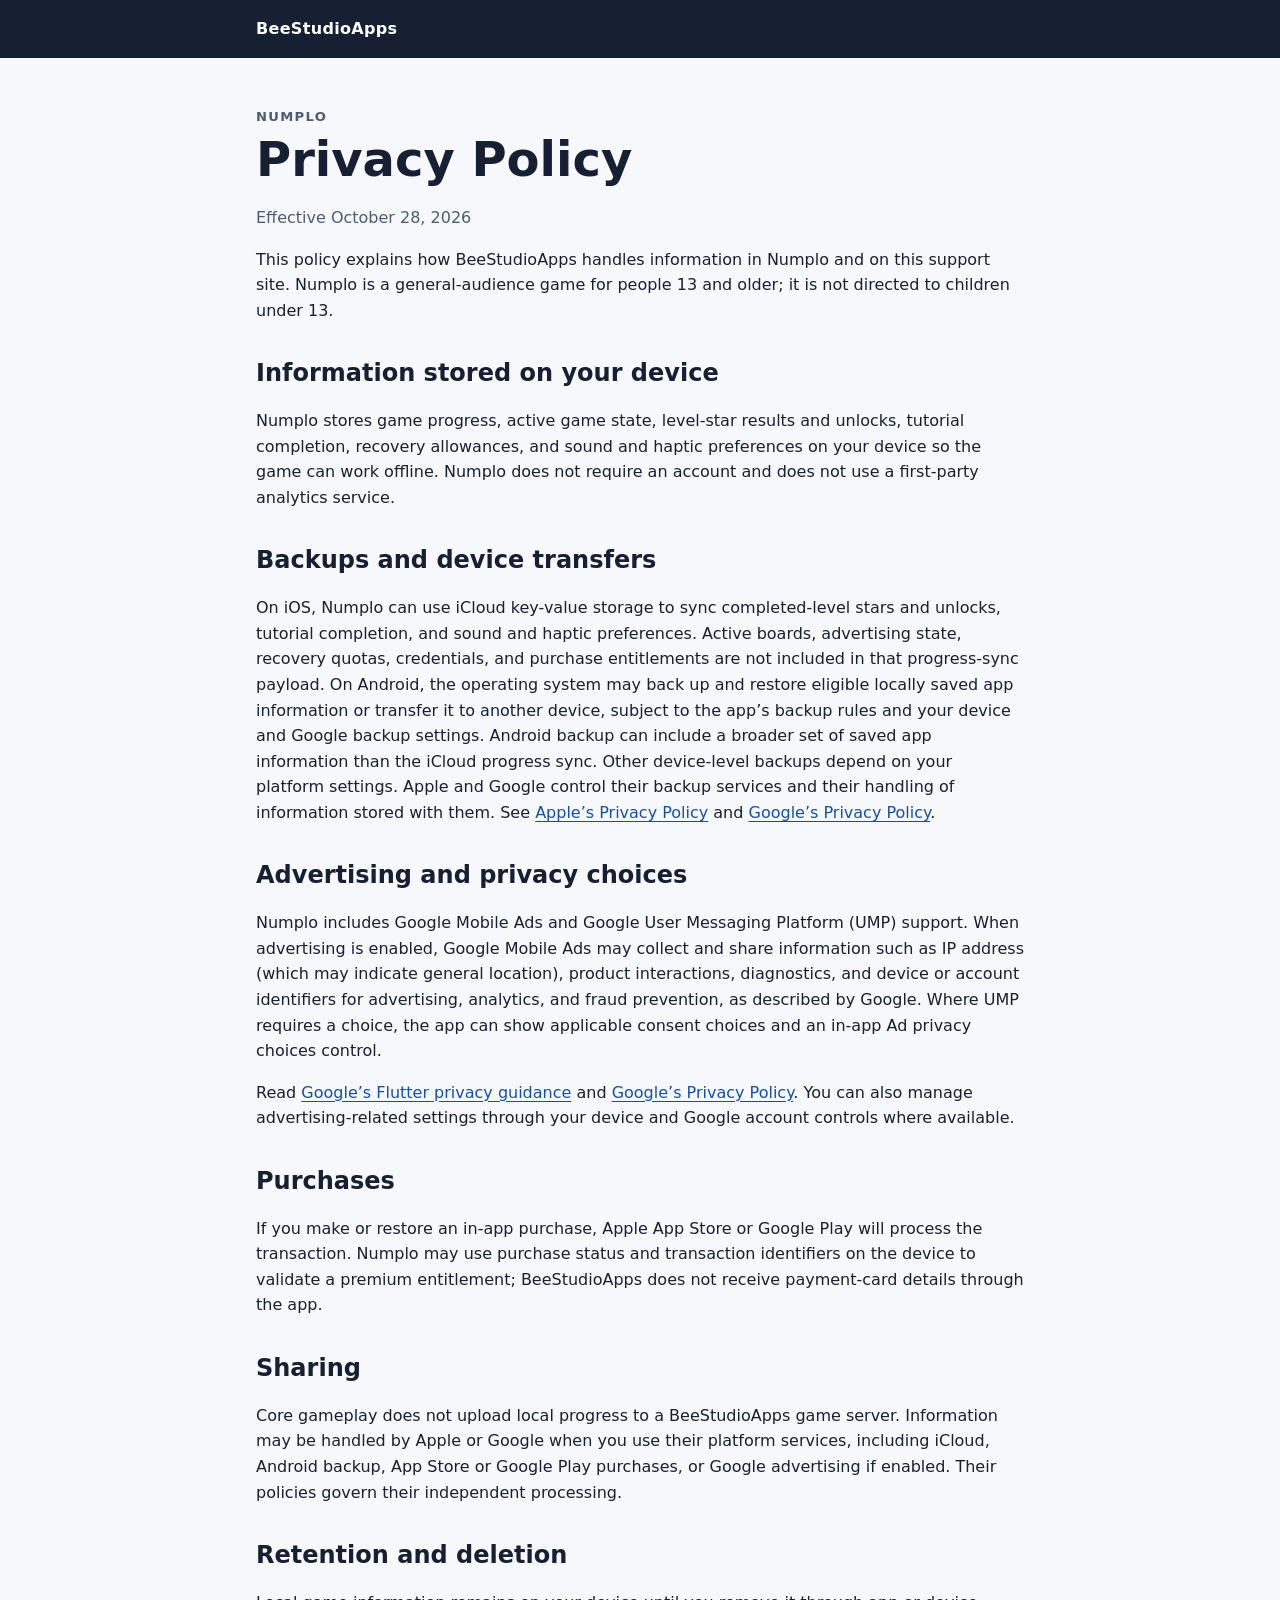
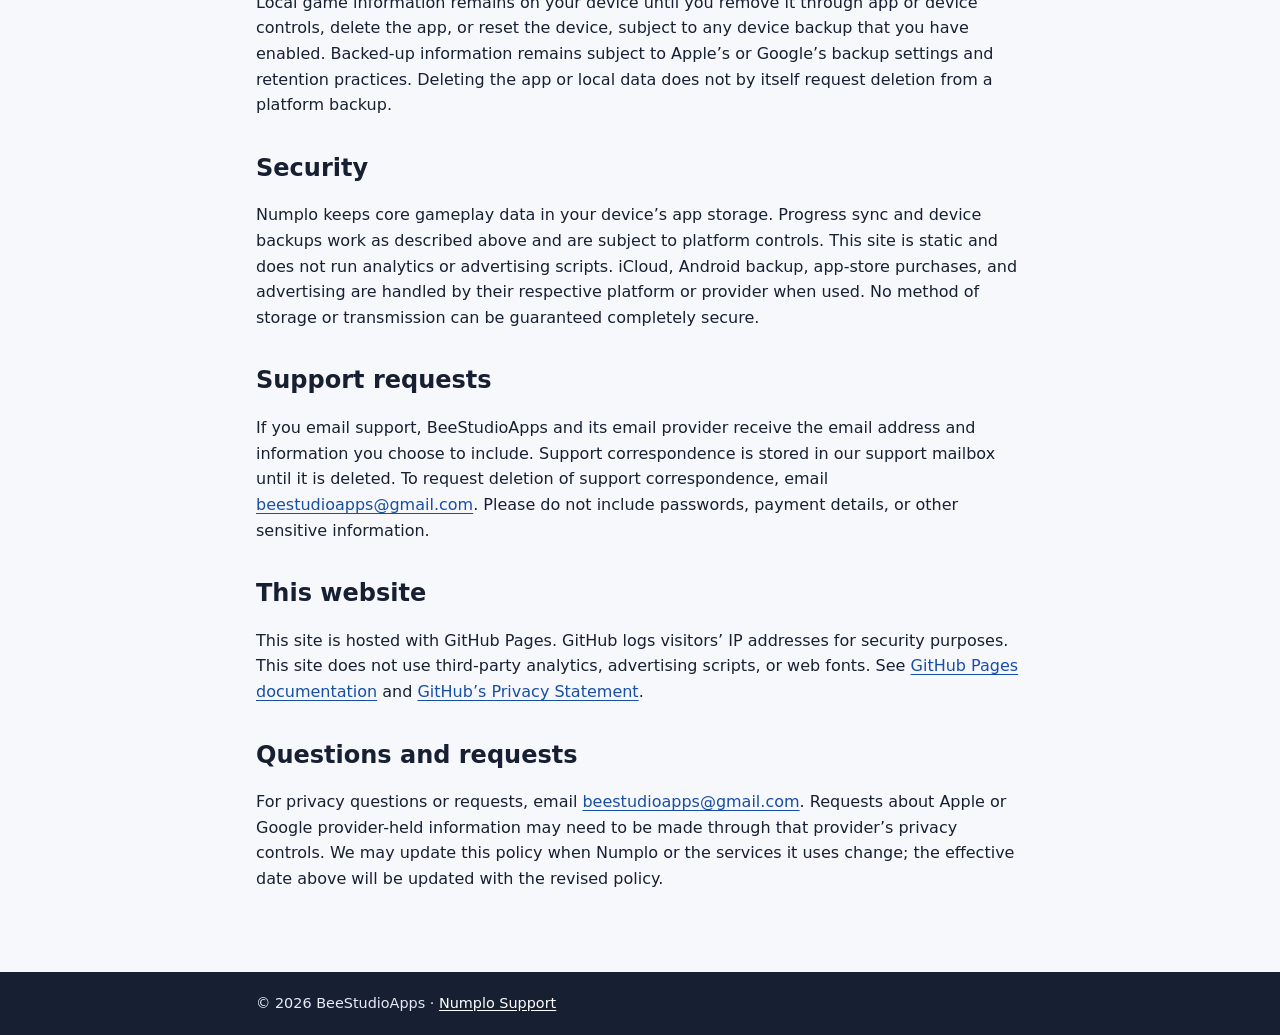
==== numplo/privacy/index.html @ 26c5095f "Publish privacy policies and support for Numplo and Beat4" ====
<!doctype html>
<html lang="en">
  <head>
    <meta charset="utf-8">
    <meta name="viewport" content="width=device-width, initial-scale=1">
    <meta name="description" content="Numplo Privacy Policy by BeeStudioApps.">
    <title>Numplo Privacy Policy | BeeStudioApps</title>
    <link rel="stylesheet" href="../../styles.css">
  </head>
  <body>
    <a class="skip-link" href="#main">Skip to content</a>
    <header class="site-header"><div class="container"><a class="wordmark" href="/app-support/">BeeStudioApps</a></div></header>
    <main class="container" id="main">
      <p class="eyebrow">NUMPLO</p>
      <h1>Privacy Policy</h1>
      <p class="meta">Effective October 28, 2026</p>
      <p>This policy explains how BeeStudioApps handles information in Numplo and on this support site. Numplo is a general-audience game for people 13 and older; it is not directed to children under 13.</p>

      <h2>Information stored on your device</h2>
      <p>Numplo stores game progress, active game state, level-star results and unlocks, tutorial completion, recovery allowances, and sound and haptic preferences on your device so the game can work offline. Numplo does not require an account and does not use a first-party analytics service.</p>

      <h2>Backups and device transfers</h2>
      <p>On iOS, Numplo can use iCloud key-value storage to sync completed-level stars and unlocks, tutorial completion, and sound and haptic preferences. Active boards, advertising state, recovery quotas, credentials, and purchase entitlements are not included in that progress-sync payload. On Android, the operating system may back up and restore eligible locally saved app information or transfer it to another device, subject to the app’s backup rules and your device and Google backup settings. Android backup can include a broader set of saved app information than the iCloud progress sync. Other device-level backups depend on your platform settings. Apple and Google control their backup services and their handling of information stored with them. See <a href="https://www.apple.com/legal/privacy/">Apple’s Privacy Policy</a> and <a href="https://policies.google.com/privacy">Google’s Privacy Policy</a>.</p>

      <h2>Advertising and privacy choices</h2>
      <p>Numplo includes Google Mobile Ads and Google User Messaging Platform (UMP) support. When advertising is enabled, Google Mobile Ads may collect and share information such as IP address (which may indicate general location), product interactions, diagnostics, and device or account identifiers for advertising, analytics, and fraud prevention, as described by Google. Where UMP requires a choice, the app can show applicable consent choices and an in-app Ad privacy choices control.</p>
      <p>Read <a href="https://developers.google.com/admob/flutter/privacy">Google’s Flutter privacy guidance</a> and <a href="https://policies.google.com/privacy">Google’s Privacy Policy</a>. You can also manage advertising-related settings through your device and Google account controls where available.</p>

      <h2>Purchases</h2>
      <p>If you make or restore an in-app purchase, Apple App Store or Google Play will process the transaction. Numplo may use purchase status and transaction identifiers on the device to validate a premium entitlement; BeeStudioApps does not receive payment-card details through the app.</p>

      <h2>Sharing</h2>
      <p>Core gameplay does not upload local progress to a BeeStudioApps game server. Information may be handled by Apple or Google when you use their platform services, including iCloud, Android backup, App Store or Google Play purchases, or Google advertising if enabled. Their policies govern their independent processing.</p>

      <h2>Retention and deletion</h2>
      <p>Local game information remains on your device until you remove it through app or device controls, delete the app, or reset the device, subject to any device backup that you have enabled. Backed-up information remains subject to Apple’s or Google’s backup settings and retention practices. Deleting the app or local data does not by itself request deletion from a platform backup.</p>

      <h2>Security</h2>
      <p>Numplo keeps core gameplay data in your device’s app storage. Progress sync and device backups work as described above and are subject to platform controls. This site is static and does not run analytics or advertising scripts. iCloud, Android backup, app-store purchases, and advertising are handled by their respective platform or provider when used. No method of storage or transmission can be guaranteed completely secure.</p>

      <h2>Support requests</h2>
      <p>If you email support, BeeStudioApps and its email provider receive the email address and information you choose to include. Support correspondence is stored in our support mailbox until it is deleted. To request deletion of support correspondence, email <a href="mailto:beestudioapps@gmail.com?subject=Numplo%20support%20deletion%20request">beestudioapps@gmail.com</a>. Please do not include passwords, payment details, or other sensitive information.</p>

      <h2>This website</h2>
      <p>This site is hosted with GitHub Pages. GitHub logs visitors’ IP addresses for security purposes. This site does not use third-party analytics, advertising scripts, or web fonts. See <a href="https://docs.github.com/en/pages/getting-started-with-github-pages/what-is-github-pages">GitHub Pages documentation</a> and <a href="https://docs.github.com/en/site-policy/privacy-policies/github-privacy-statement">GitHub’s Privacy Statement</a>.</p>

      <h2>Questions and requests</h2>
      <p>For privacy questions or requests, email <a href="mailto:beestudioapps@gmail.com?subject=Numplo%20privacy">beestudioapps@gmail.com</a>. Requests about Apple or Google provider-held information may need to be made through that provider’s privacy controls. We may update this policy when Numplo or the services it uses change; the effective date above will be updated with the revised policy.</p>
    </main>
    <footer class="site-footer"><div class="container">© 2026 BeeStudioApps · <a href="/app-support/numplo/support/">Numplo Support</a></div></footer>
  </body>
</html>
---- styles.css ----
:root { color-scheme: light; font-family: system-ui, -apple-system, BlinkMacSystemFont, "Segoe UI", sans-serif; color: #172033; background: #f7f8fb; line-height: 1.6; }
* { box-sizing: border-box; }
body { margin: 0; }
a { color: #174ea6; text-underline-offset: .16em; }
a:hover { color: #102f66; }
a:focus-visible { outline: 3px solid #f5b700; outline-offset: 3px; border-radius: 2px; }
.container { width: min(100% - 2.5rem, 48rem); margin: 0 auto; }
.site-header { background: #172033; padding: 1rem 0; }
.wordmark { color: #fff; font-weight: 750; text-decoration: none; letter-spacing: .02em; }
.skip-link { position: absolute; top: -4rem; left: 1rem; z-index: 2; padding: .6rem .9rem; color: #172033; background: #fff; }
.skip-link:focus { top: 1rem; }
main { padding: 3rem 0 4rem; }
.eyebrow { margin: 0 0 .3rem; color: #4b5c78; font-size: .82rem; font-weight: 750; letter-spacing: .1em; }
h1, h2 { color: #172033; line-height: 1.2; }
h1 { margin: 0; font-size: clamp(2rem, 7vw, 3rem); }
h2 { margin-top: 2.25rem; }
h3 { margin-top: 1.75rem; }
.lede { max-width: 38rem; font-size: 1.2rem; }
.app-grid { display: grid; grid-template-columns: repeat(auto-fit, minmax(14rem, 1fr)); gap: 1rem; margin-top: 2rem; }
.app-card { padding: 1.25rem; border: 1px solid #ced5e0; border-radius: .6rem; background: #fff; }
.app-card h2 { margin-top: 0; }
.app-card p { margin: .6rem 0; }
.meta { color: #4b5c78; }
.notice { padding: 1rem 1.15rem; border-left: .3rem solid #275dad; background: #e9f0ff; }
.site-footer { padding: 1.25rem 0; color: #e6ebf4; background: #172033; font-size: .9rem; }
.site-footer a { color: #fff; }
.site-footer a:hover { color: #d9e8ff; }
@media (prefers-reduced-motion: reduce) { *, *::before, *::after { scroll-behavior: auto !important; transition-duration: .01ms !important; animation-duration: .01ms !important; } }
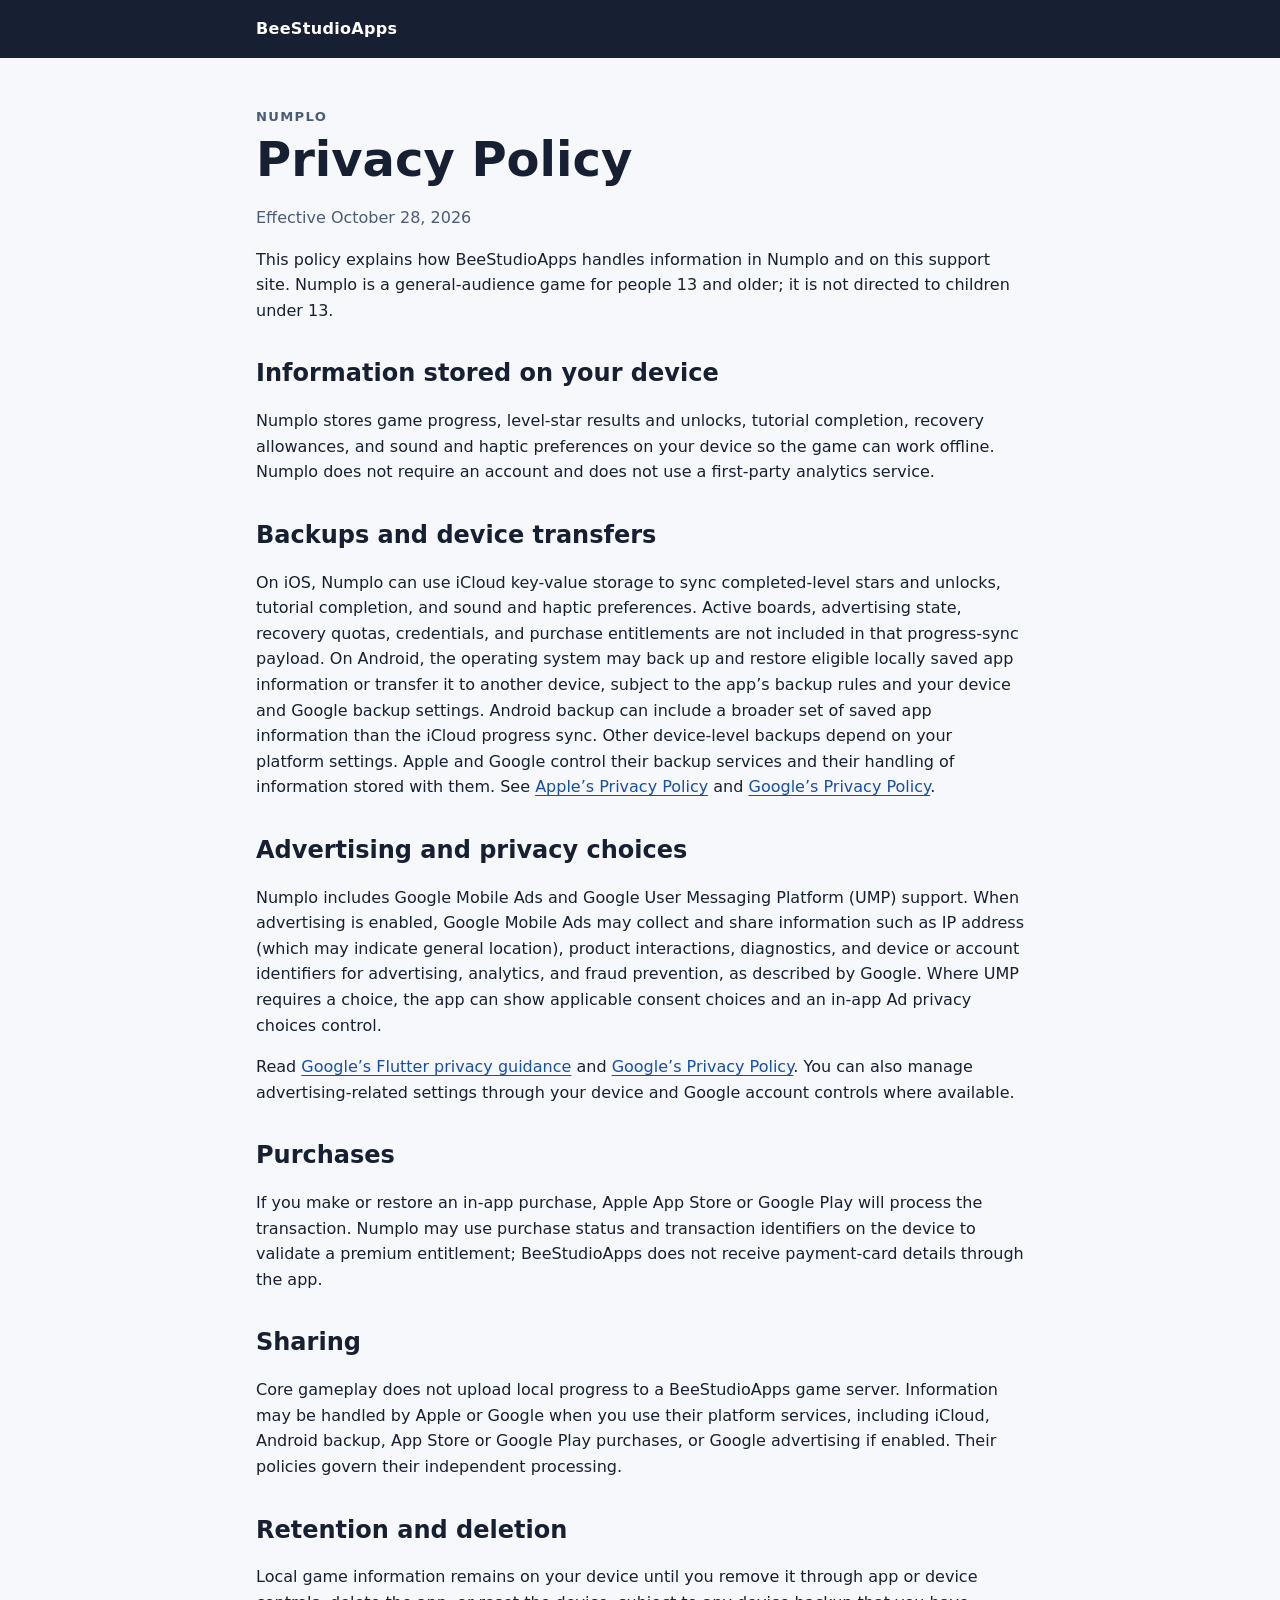
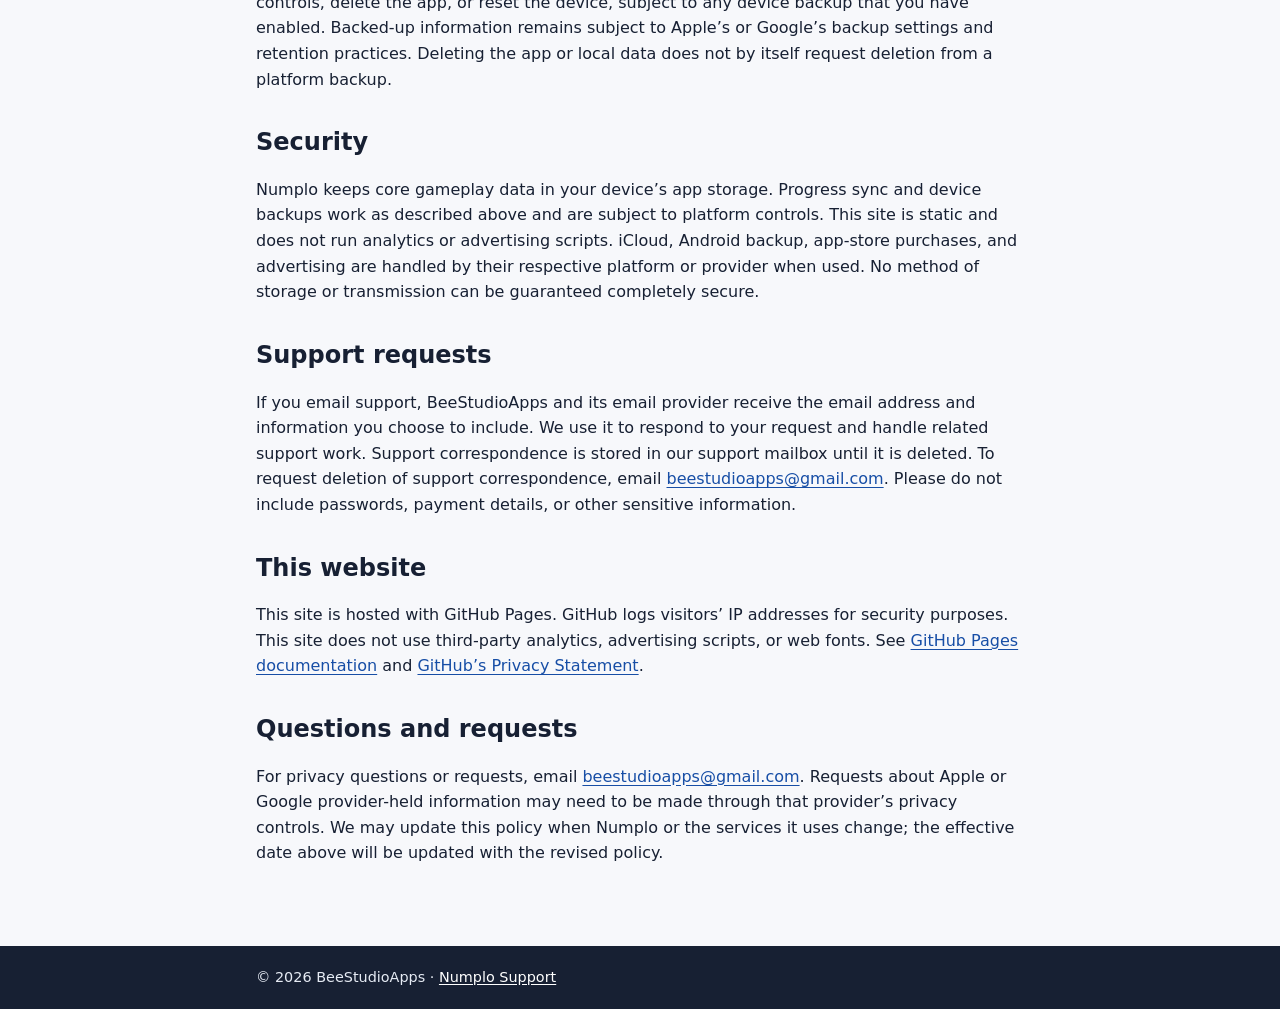
==== commit 7380eb8b: "Clarify saved progress and support email use" ====
--- a/numplo/privacy/index.html
+++ b/numplo/privacy/index.html
@@ -17,7 +17,7 @@
       <p>This policy explains how BeeStudioApps handles information in Numplo and on this support site. Numplo is a general-audience game for people 13 and older; it is not directed to children under 13.</p>
 
       <h2>Information stored on your device</h2>
-      <p>Numplo stores game progress, active game state, level-star results and unlocks, tutorial completion, recovery allowances, and sound and haptic preferences on your device so the game can work offline. Numplo does not require an account and does not use a first-party analytics service.</p>
+      <p>Numplo stores game progress, level-star results and unlocks, tutorial completion, recovery allowances, and sound and haptic preferences on your device so the game can work offline. Numplo does not require an account and does not use a first-party analytics service.</p>
 
       <h2>Backups and device transfers</h2>
       <p>On iOS, Numplo can use iCloud key-value storage to sync completed-level stars and unlocks, tutorial completion, and sound and haptic preferences. Active boards, advertising state, recovery quotas, credentials, and purchase entitlements are not included in that progress-sync payload. On Android, the operating system may back up and restore eligible locally saved app information or transfer it to another device, subject to the app’s backup rules and your device and Google backup settings. Android backup can include a broader set of saved app information than the iCloud progress sync. Other device-level backups depend on your platform settings. Apple and Google control their backup services and their handling of information stored with them. See <a href="https://www.apple.com/legal/privacy/">Apple’s Privacy Policy</a> and <a href="https://policies.google.com/privacy">Google’s Privacy Policy</a>.</p>
@@ -39,7 +39,7 @@
       <p>Numplo keeps core gameplay data in your device’s app storage. Progress sync and device backups work as described above and are subject to platform controls. This site is static and does not run analytics or advertising scripts. iCloud, Android backup, app-store purchases, and advertising are handled by their respective platform or provider when used. No method of storage or transmission can be guaranteed completely secure.</p>
 
       <h2>Support requests</h2>
-      <p>If you email support, BeeStudioApps and its email provider receive the email address and information you choose to include. Support correspondence is stored in our support mailbox until it is deleted. To request deletion of support correspondence, email <a href="mailto:beestudioapps@gmail.com?subject=Numplo%20support%20deletion%20request">beestudioapps@gmail.com</a>. Please do not include passwords, payment details, or other sensitive information.</p>
+      <p>If you email support, BeeStudioApps and its email provider receive the email address and information you choose to include. We use it to respond to your request and handle related support work. Support correspondence is stored in our support mailbox until it is deleted. To request deletion of support correspondence, email <a href="mailto:beestudioapps@gmail.com?subject=Numplo%20support%20deletion%20request">beestudioapps@gmail.com</a>. Please do not include passwords, payment details, or other sensitive information.</p>
 
       <h2>This website</h2>
       <p>This site is hosted with GitHub Pages. GitHub logs visitors’ IP addresses for security purposes. This site does not use third-party analytics, advertising scripts, or web fonts. See <a href="https://docs.github.com/en/pages/getting-started-with-github-pages/what-is-github-pages">GitHub Pages documentation</a> and <a href="https://docs.github.com/en/site-policy/privacy-policies/github-privacy-statement">GitHub’s Privacy Statement</a>.</p>
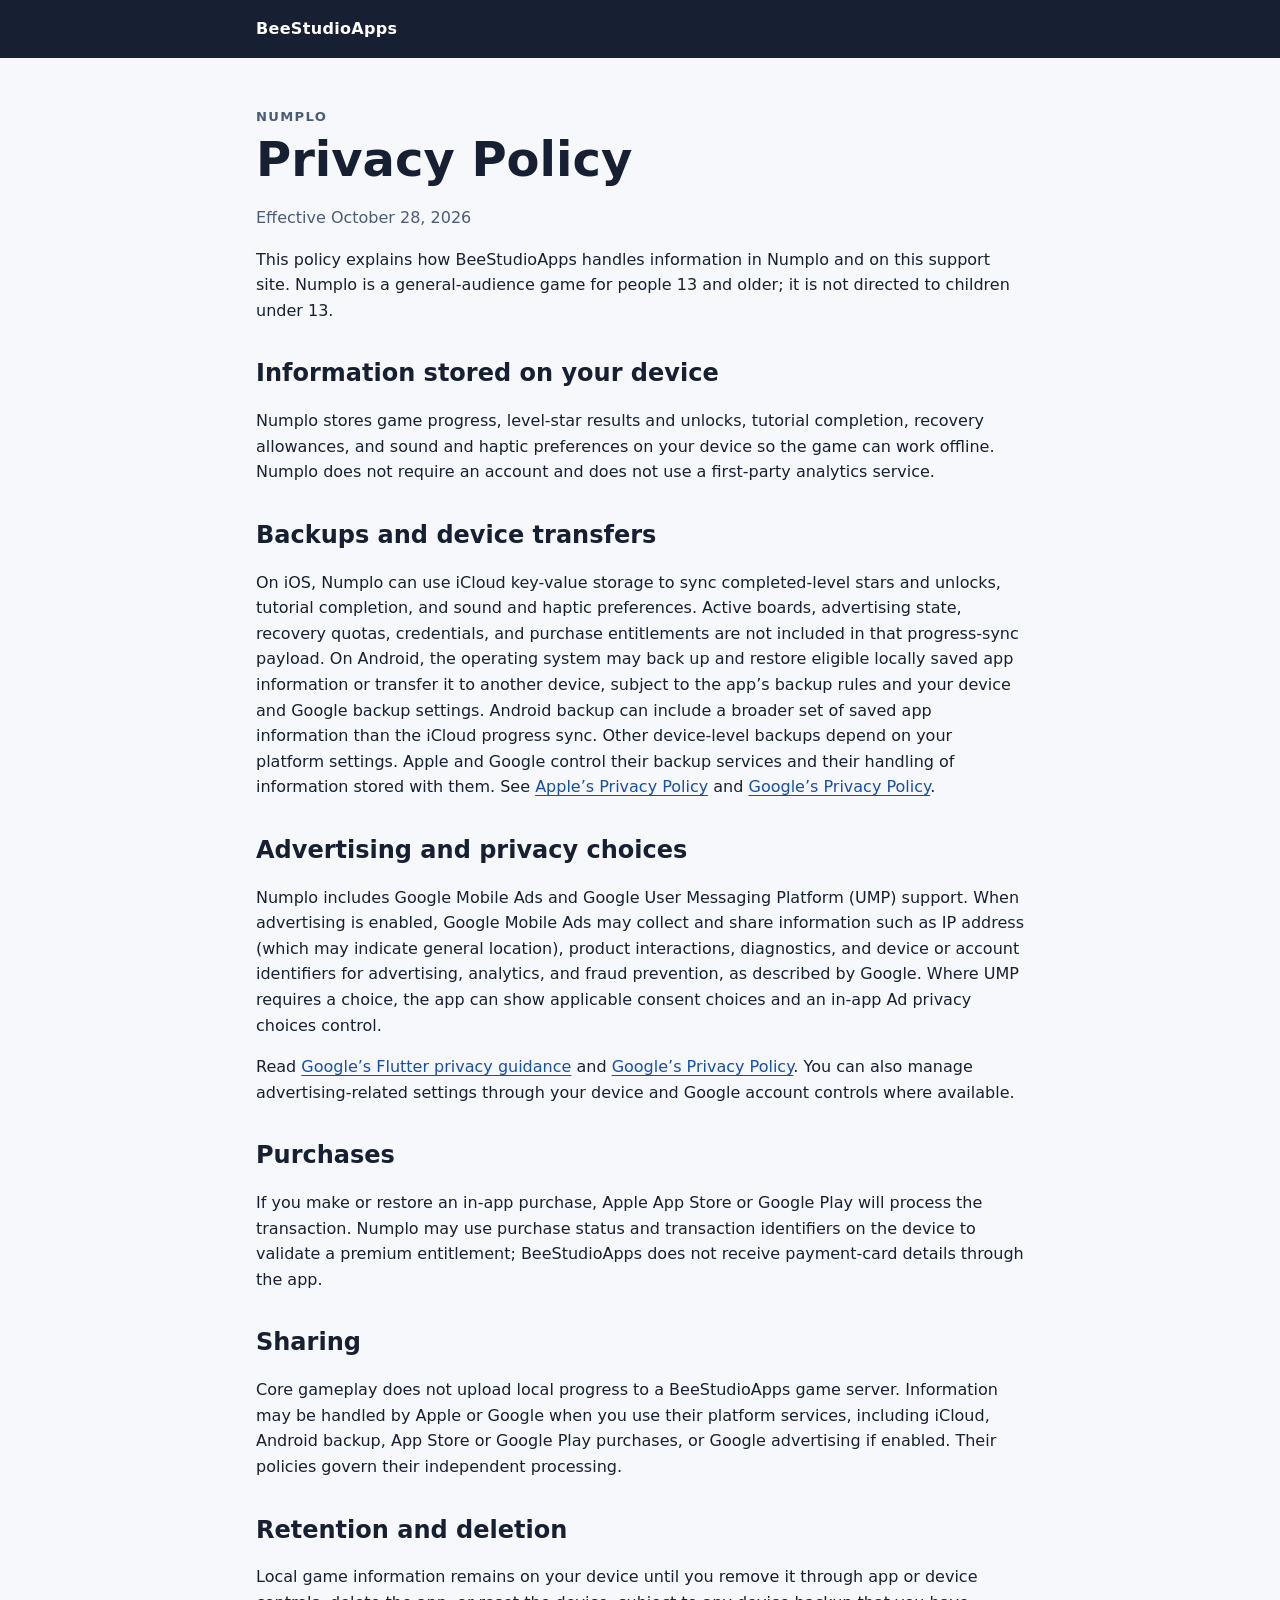
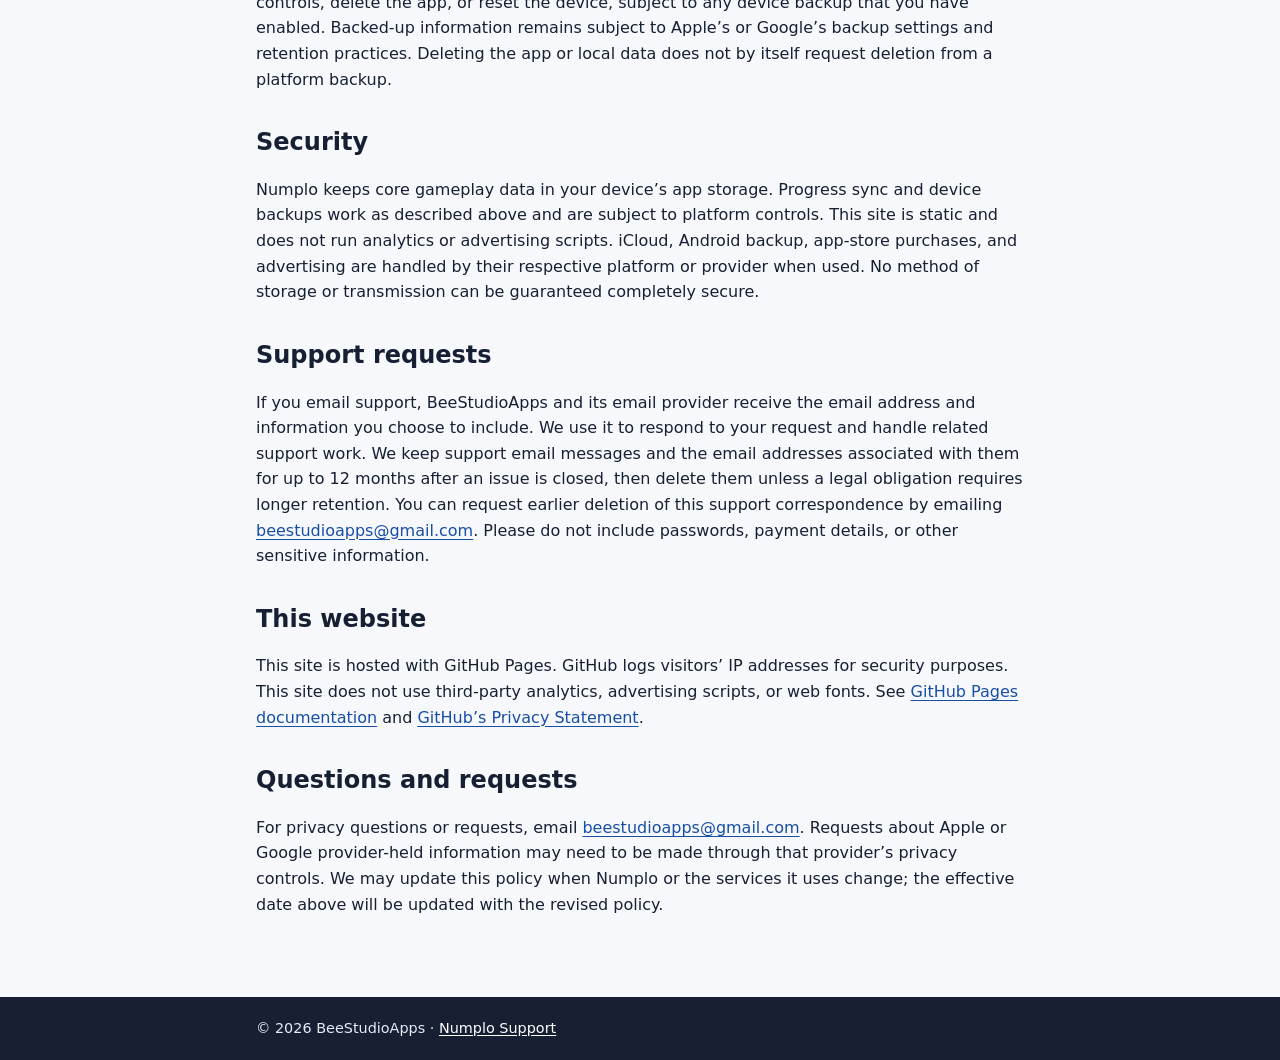
==== commit 6389571d: "Set support email retention period" ====
--- a/numplo/privacy/index.html
+++ b/numplo/privacy/index.html
@@ -39,7 +39,7 @@
       <p>Numplo keeps core gameplay data in your device’s app storage. Progress sync and device backups work as described above and are subject to platform controls. This site is static and does not run analytics or advertising scripts. iCloud, Android backup, app-store purchases, and advertising are handled by their respective platform or provider when used. No method of storage or transmission can be guaranteed completely secure.</p>
 
       <h2>Support requests</h2>
-      <p>If you email support, BeeStudioApps and its email provider receive the email address and information you choose to include. We use it to respond to your request and handle related support work. Support correspondence is stored in our support mailbox until it is deleted. To request deletion of support correspondence, email <a href="mailto:beestudioapps@gmail.com?subject=Numplo%20support%20deletion%20request">beestudioapps@gmail.com</a>. Please do not include passwords, payment details, or other sensitive information.</p>
+      <p>If you email support, BeeStudioApps and its email provider receive the email address and information you choose to include. We use it to respond to your request and handle related support work. We keep support email messages and the email addresses associated with them for up to 12 months after an issue is closed, then delete them unless a legal obligation requires longer retention. You can request earlier deletion of this support correspondence by emailing <a href="mailto:beestudioapps@gmail.com?subject=Numplo%20support%20deletion%20request">beestudioapps@gmail.com</a>. Please do not include passwords, payment details, or other sensitive information.</p>
 
       <h2>This website</h2>
       <p>This site is hosted with GitHub Pages. GitHub logs visitors’ IP addresses for security purposes. This site does not use third-party analytics, advertising scripts, or web fonts. See <a href="https://docs.github.com/en/pages/getting-started-with-github-pages/what-is-github-pages">GitHub Pages documentation</a> and <a href="https://docs.github.com/en/site-policy/privacy-policies/github-privacy-statement">GitHub’s Privacy Statement</a>.</p>
--- a/styles.css
+++ b/styles.css
@@ -7,6 +7,7 @@
 .container { width: min(100% - 2.5rem, 48rem); margin: 0 auto; }
 .site-header { background: #172033; padding: 1rem 0; }
 .wordmark { color: #fff; font-weight: 750; text-decoration: none; letter-spacing: .02em; }
+.wordmark:hover { color: #fff; text-decoration: underline; }
 .skip-link { position: absolute; top: -4rem; left: 1rem; z-index: 2; padding: .6rem .9rem; color: #172033; background: #fff; }
 .skip-link:focus { top: 1rem; }
 main { padding: 3rem 0 4rem; }
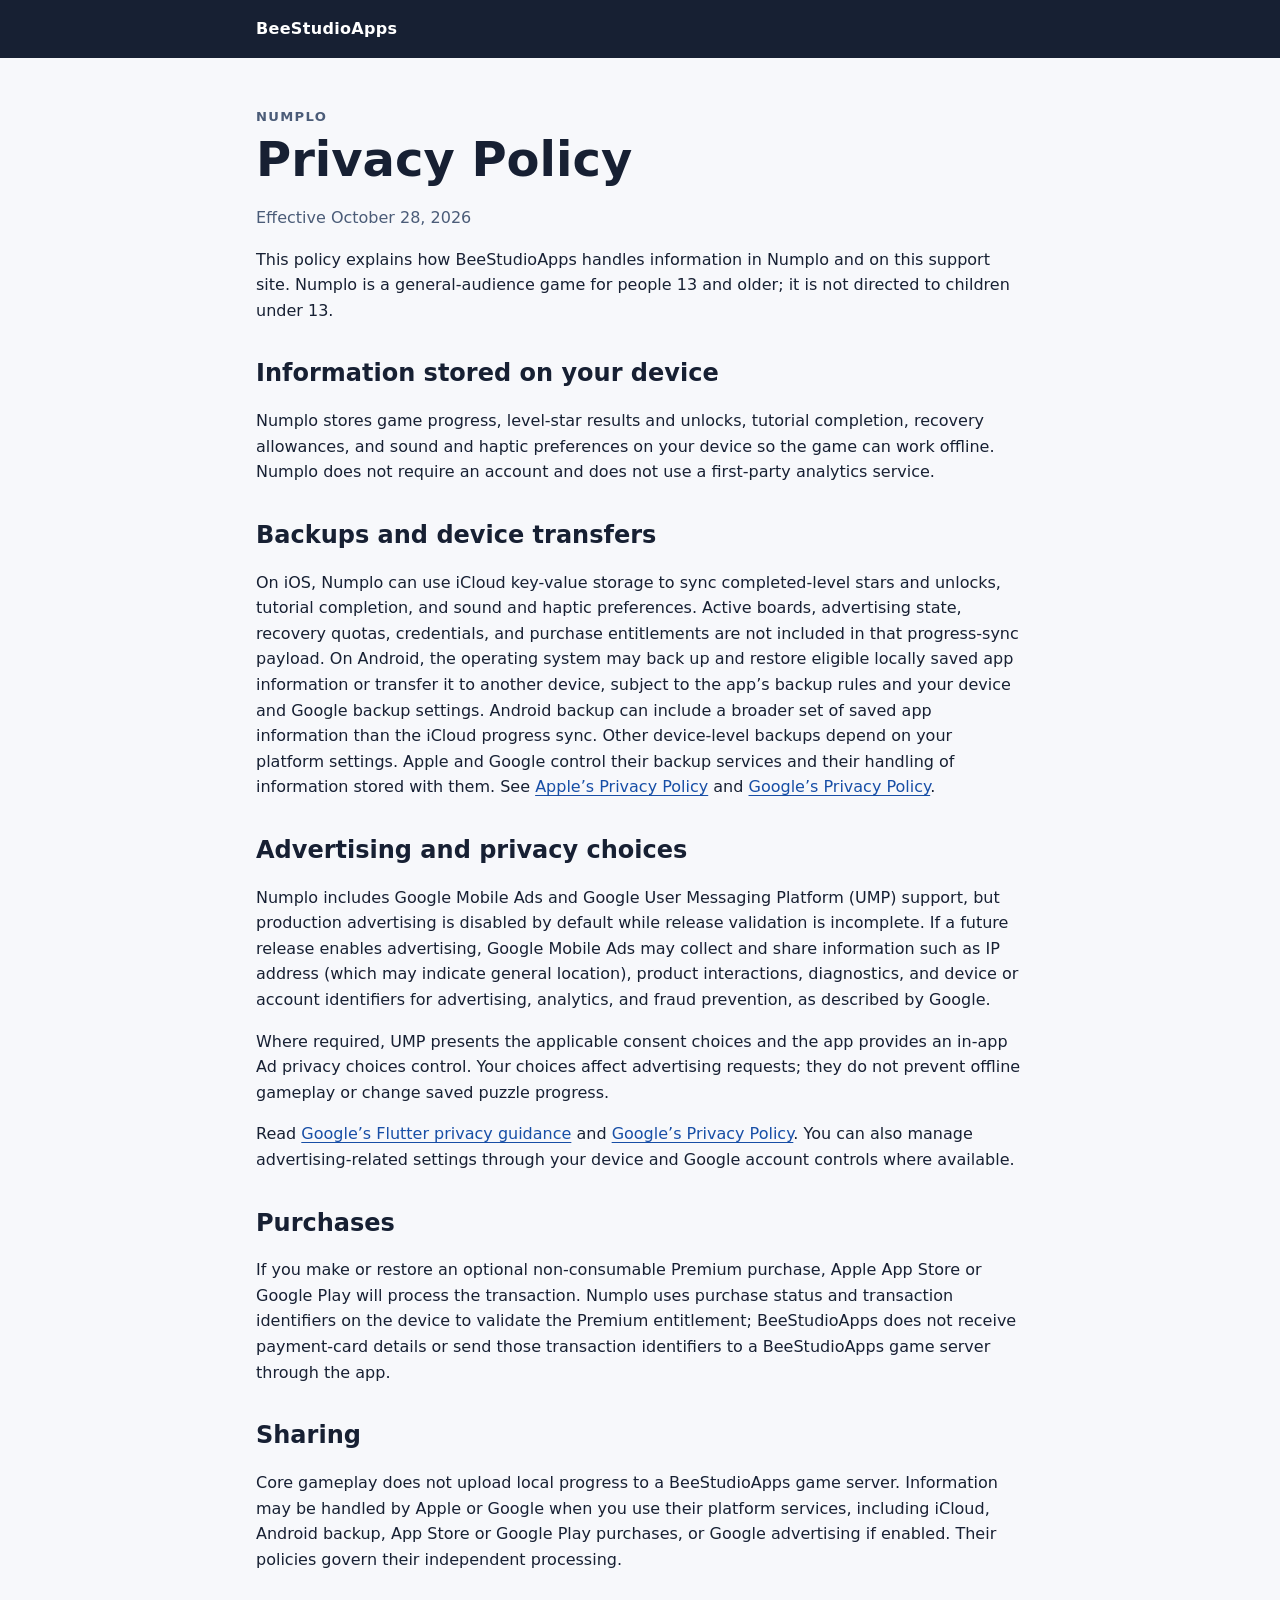
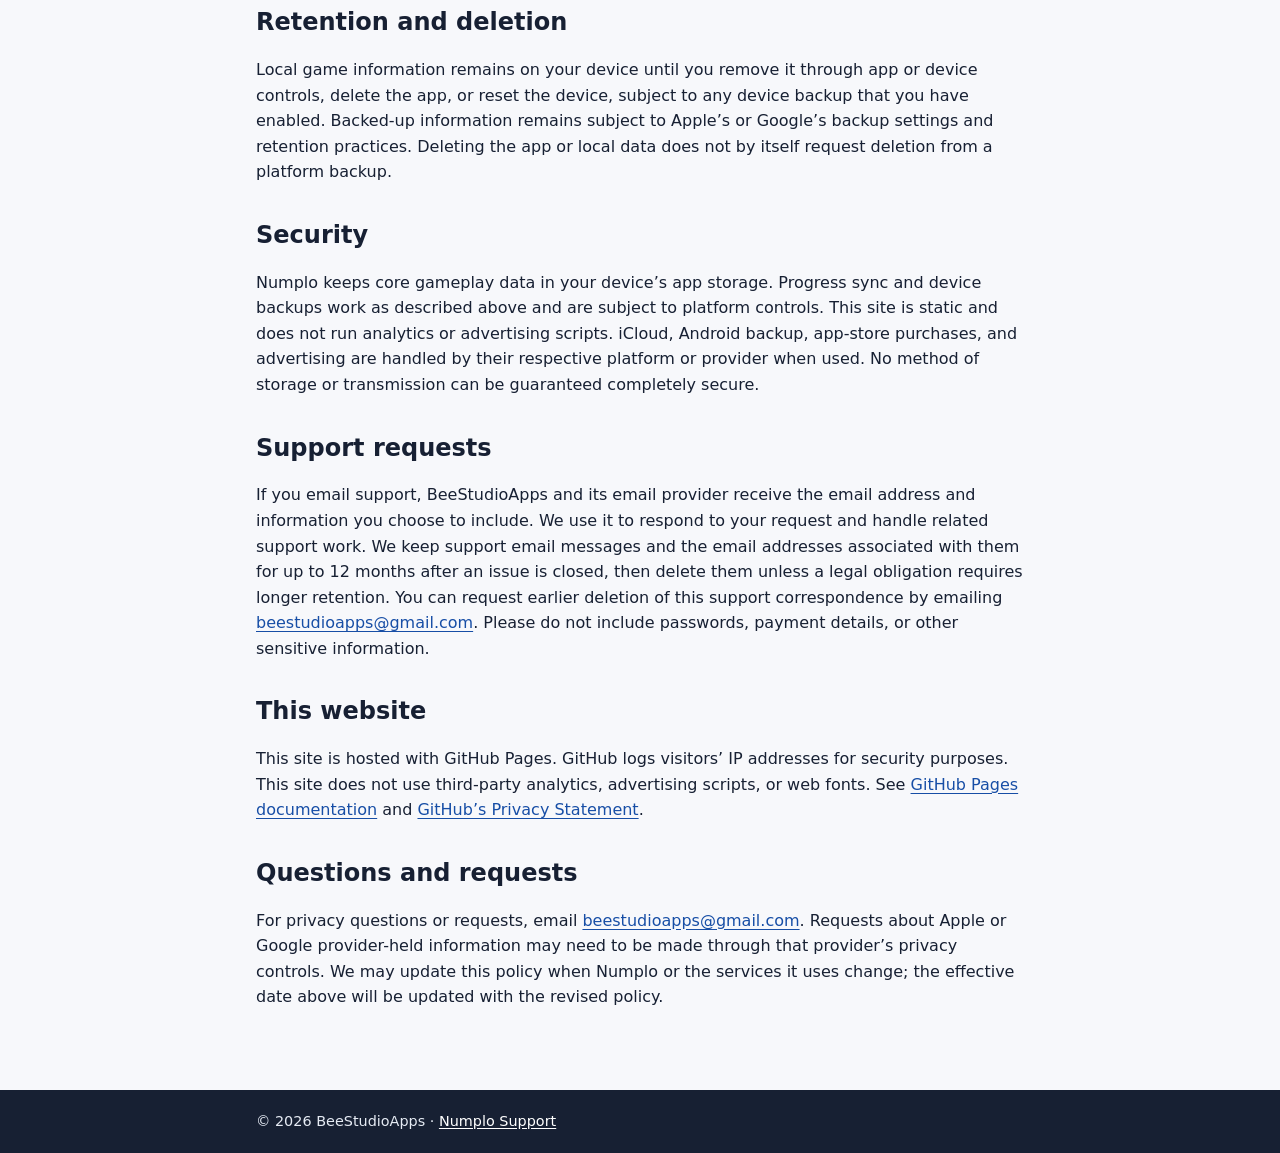
==== commit 0c0eec0f: "docs: clarify Numplo advertising and purchase privacy" ====
--- a/numplo/privacy/index.html
+++ b/numplo/privacy/index.html
@@ -23,11 +23,12 @@
       <p>On iOS, Numplo can use iCloud key-value storage to sync completed-level stars and unlocks, tutorial completion, and sound and haptic preferences. Active boards, advertising state, recovery quotas, credentials, and purchase entitlements are not included in that progress-sync payload. On Android, the operating system may back up and restore eligible locally saved app information or transfer it to another device, subject to the app’s backup rules and your device and Google backup settings. Android backup can include a broader set of saved app information than the iCloud progress sync. Other device-level backups depend on your platform settings. Apple and Google control their backup services and their handling of information stored with them. See <a href="https://www.apple.com/legal/privacy/">Apple’s Privacy Policy</a> and <a href="https://policies.google.com/privacy">Google’s Privacy Policy</a>.</p>
 
       <h2>Advertising and privacy choices</h2>
-      <p>Numplo includes Google Mobile Ads and Google User Messaging Platform (UMP) support. When advertising is enabled, Google Mobile Ads may collect and share information such as IP address (which may indicate general location), product interactions, diagnostics, and device or account identifiers for advertising, analytics, and fraud prevention, as described by Google. Where UMP requires a choice, the app can show applicable consent choices and an in-app Ad privacy choices control.</p>
+      <p>Numplo includes Google Mobile Ads and Google User Messaging Platform (UMP) support, but production advertising is disabled by default while release validation is incomplete. If a future release enables advertising, Google Mobile Ads may collect and share information such as IP address (which may indicate general location), product interactions, diagnostics, and device or account identifiers for advertising, analytics, and fraud prevention, as described by Google.</p>
+      <p>Where required, UMP presents the applicable consent choices and the app provides an in-app Ad privacy choices control. Your choices affect advertising requests; they do not prevent offline gameplay or change saved puzzle progress.</p>
       <p>Read <a href="https://developers.google.com/admob/flutter/privacy">Google’s Flutter privacy guidance</a> and <a href="https://policies.google.com/privacy">Google’s Privacy Policy</a>. You can also manage advertising-related settings through your device and Google account controls where available.</p>
 
       <h2>Purchases</h2>
-      <p>If you make or restore an in-app purchase, Apple App Store or Google Play will process the transaction. Numplo may use purchase status and transaction identifiers on the device to validate a premium entitlement; BeeStudioApps does not receive payment-card details through the app.</p>
+      <p>If you make or restore an optional non-consumable Premium purchase, Apple App Store or Google Play will process the transaction. Numplo uses purchase status and transaction identifiers on the device to validate the Premium entitlement; BeeStudioApps does not receive payment-card details or send those transaction identifiers to a BeeStudioApps game server through the app.</p>
 
       <h2>Sharing</h2>
       <p>Core gameplay does not upload local progress to a BeeStudioApps game server. Information may be handled by Apple or Google when you use their platform services, including iCloud, Android backup, App Store or Google Play purchases, or Google advertising if enabled. Their policies govern their independent processing.</p>
